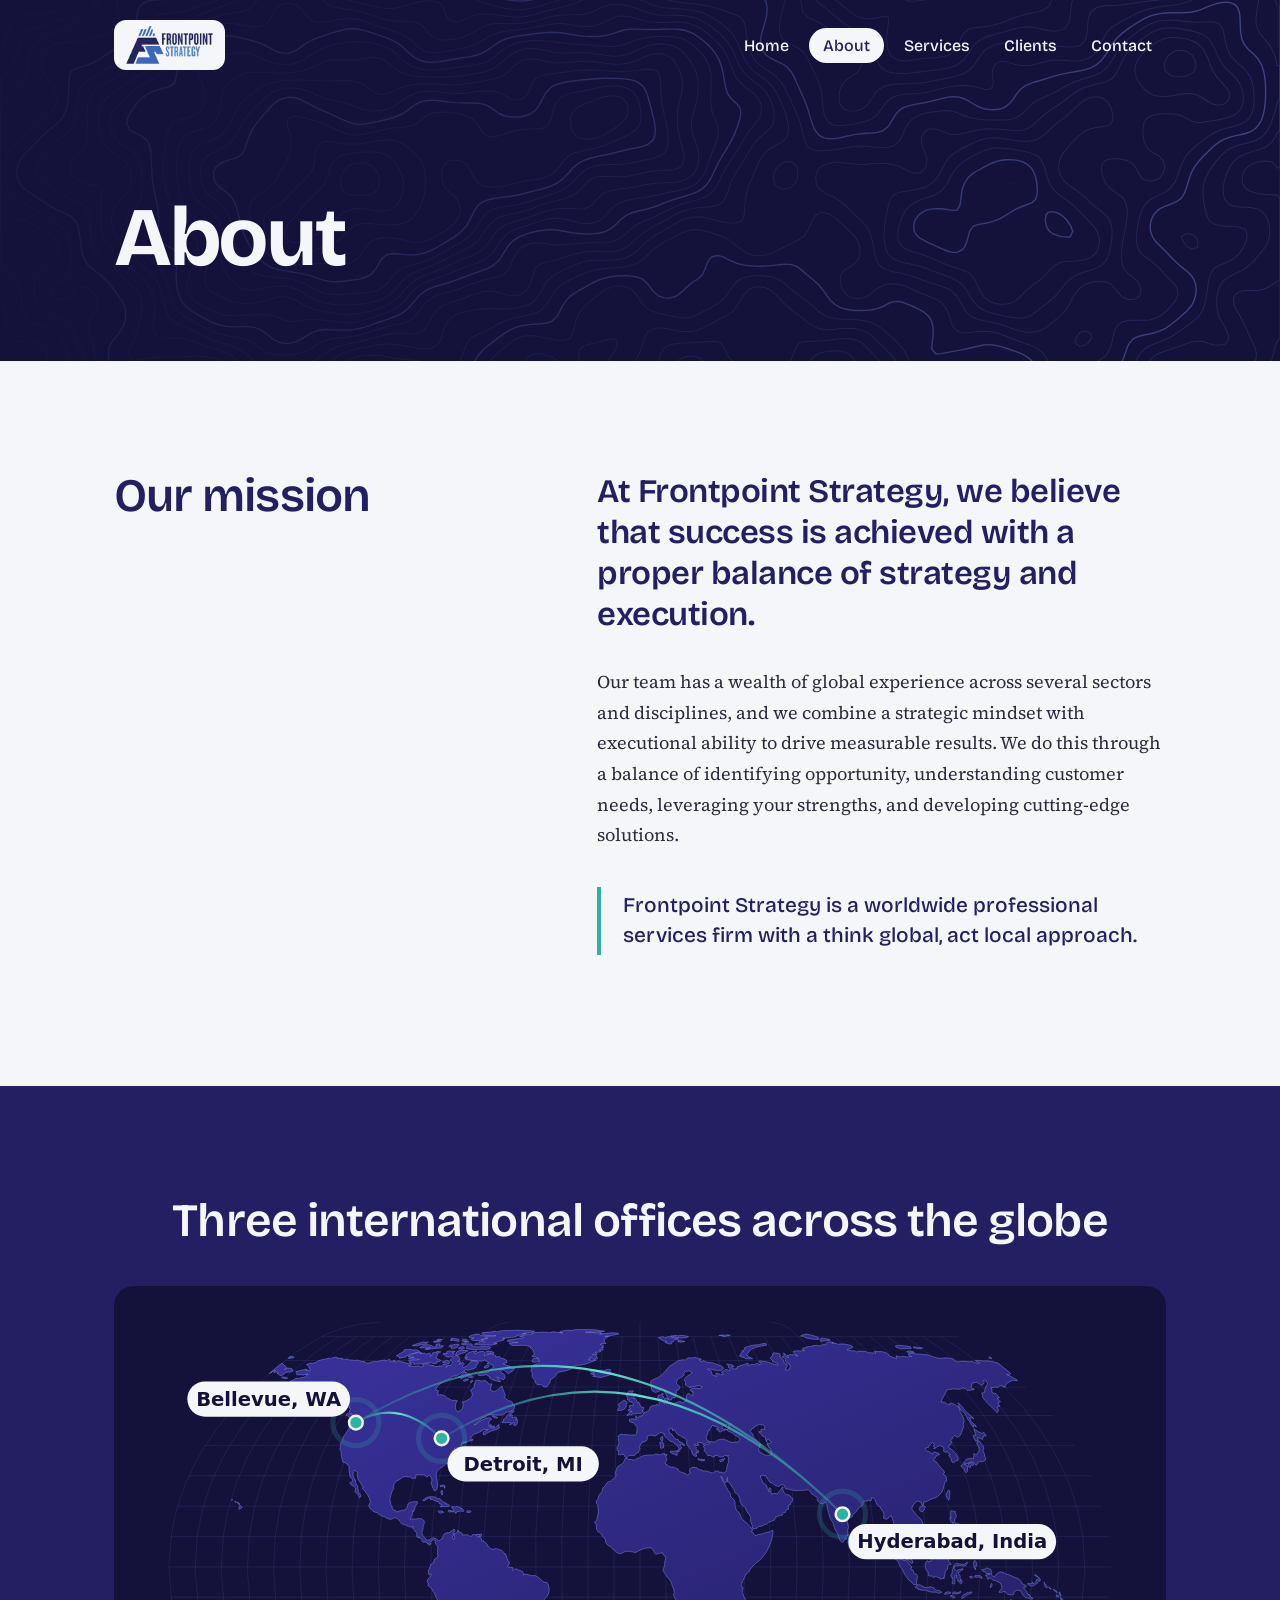
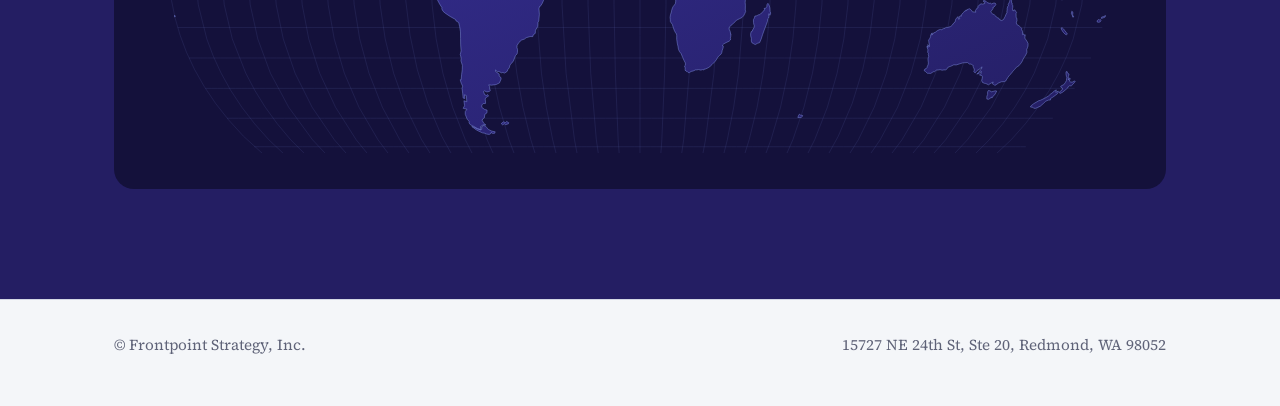
==== about/index.html @ c5552d05 "Add files via upload" ====
<!doctype html>
<html lang="en"><head><meta charset="utf-8"><meta name="viewport" content="width=device-width,initial-scale=1">
<title>About — Frontpoint Strategy</title><meta name="description" content="Frontpoint Strategy is a worldwide professional services firm with a think global, act local approach."><meta name="theme-color" content="#14113b">
<link rel="canonical" href="https://www.frontpointstrategy.com/about/">
<link rel="icon" href="../favicon.png" type="image/png"><link rel="apple-touch-icon" href="../favicon.png">
<meta property="og:site_name" content="Frontpoint Strategy"><meta property="og:title" content="About — Frontpoint Strategy"><meta property="og:type" content="website"><meta property="og:url" content="https://www.frontpointstrategy.com/about/"><meta property="og:description" content="Frontpoint Strategy is a worldwide professional services firm with a think global, act local approach."><meta property="og:image" content="https://www.frontpointstrategy.com/images/logo.png"><meta name="twitter:card" content="summary">
<link rel="preload" href="../fonts/bricolage.woff2" as="font" type="font/woff2" crossorigin><link rel="stylesheet" href="../css/style.css"></head>
<body><a class="skip" href="#main">Skip to content</a>
<header class="site-header on-dark"><div class="wrap"><a class="brand" href="../"><img src="../images/logo.png" alt="Frontpoint Strategy" width="250" height="109"></a><nav aria-label="Main"><a href="../">Home</a><a href="../about/" aria-current="page">About</a><a href="../services/">Services</a><a href="../clients/">Clients</a><a href="../contact/">Contact</a></nav></div></header>
<main id="main"><div class="hero page-hero ph-about"><div class="wrap"><h1>About</h1></div></div>
<section><div class="wrap split"><h2>Our mission</h2><div class="mission">
<p class="mission-lead">At Frontpoint Strategy, we believe that success is achieved with a proper balance of strategy and execution.</p>
<p>Our team has a wealth of global experience across several sectors and disciplines, and we combine a strategic mindset with executional ability to drive measurable results. We do this through a balance of identifying opportunity, understanding customer needs, leveraging your strengths, and developing cutting-edge solutions.</p>
<p class="callout">Frontpoint Strategy is a worldwide professional services firm with a think global, act local approach.</p></div></div></section>
<section class="band"><div class="wrap"><h2 class="center">Three international offices across the globe</h2><div class="map"><img src="../images/world-map.svg" alt="World map with offices in Bellevue, Washington; Detroit, Michigan; and Hyderabad, India" width="1000" height="440"></div></div></section></main>
<footer><div class="wrap"><p>&copy; Frontpoint Strategy, Inc.</p><p>15727 NE 24th St, Ste 20, Redmond, WA 98052</p></div></footer></body></html>
---- css/style.css ----
@font-face{font-family:"Bricolage";src:url(../fonts/bricolage.woff2) format("woff2");font-weight:200 800;font-display:swap}
@font-face{font-family:"Source Serif";src:url(../fonts/source-serif.woff2) format("woff2");font-weight:200 900;font-style:normal;font-display:swap}
@font-face{font-family:"Source Serif";src:url(../fonts/source-serif-italic.woff2) format("woff2");font-weight:200 900;font-style:italic;font-display:swap}
:root{--midnight:#14113b;--navy:#241e63;--glacier:#cfdcec;--snow:#f4f6f9;--teal:#2bb3a3;--teal-ink:#0d7d71;--ink:#2a2b3d;--muted:#5f6378;
--display:"Bricolage",system-ui,sans-serif;--text:"Source Serif",Georgia,serif;--pad:clamp(20px,5vw,64px)}
*{box-sizing:border-box}
html{-webkit-text-size-adjust:100%}
body{margin:0;background:var(--snow);color:var(--ink);font:1.125rem/1.7 var(--text)}
h1,h2,h3{font-family:var(--display);color:var(--navy);font-weight:600;line-height:1.08;letter-spacing:-.02em;margin:0}
h2{font-size:clamp(1.9rem,4vw,2.9rem)}
h3{font-size:1.35rem;letter-spacing:-.01em}
p{margin:0 0 1em;max-width:62ch}
a{color:var(--teal-ink);text-underline-offset:3px}
img{max-width:100%;height:auto;display:block}
:focus-visible{outline:3px solid var(--teal);outline-offset:3px;border-radius:2px}
.wrap{max-width:1180px;margin:0 auto;padding:0 var(--pad)}
.skip{position:absolute;left:-999px}.skip:focus{left:12px;top:12px;background:#fff;padding:8px 12px;z-index:9}
/* header */
.site-header{position:relative;z-index:3}
.site-header .wrap{display:flex;align-items:center;justify-content:space-between;gap:16px;flex-wrap:wrap;padding-top:20px;padding-bottom:20px}
.brand{display:flex;align-items:center;gap:12px;text-decoration:none;color:var(--navy);font:700 1.2rem var(--display);letter-spacing:-.01em}
.brand img{height:46px;width:auto}
nav{display:flex;gap:6px;flex-wrap:wrap}
nav a{font:500 1rem var(--display);color:var(--navy);text-decoration:none;padding:8px 14px;border-radius:99px}
nav a:hover{background:rgba(36,30,99,.08)}
nav a[aria-current="page"]{background:var(--navy);color:var(--snow)}
.on-dark .brand,.on-dark nav a{color:var(--snow)}
.on-dark nav a:hover{background:rgba(255,255,255,.12)}
.on-dark nav a[aria-current="page"]{background:var(--snow);color:var(--navy)}
.on-dark .brand img{background:var(--snow);padding:6px 12px;border-radius:12px;height:50px}
/* hero */
.hero{position:relative;background:var(--midnight);color:var(--snow);overflow:hidden;margin-top:-90px;padding-top:90px}
.hero::before{content:"";position:absolute;inset:0;background:url(../images/contours.svg) center/cover no-repeat}
.hero::after{content:"";position:absolute;inset:0;background:linear-gradient(90deg,rgba(20,17,59,.92) 0,rgba(20,17,59,.55) 55%,rgba(20,17,59,0) 100%)}
.hero .wrap{position:relative;z-index:2;padding-top:clamp(70px,14vw,170px);padding-bottom:clamp(80px,14vw,170px)}
.hero h1{color:var(--snow);font-size:clamp(3.4rem,11vw,8.5rem);font-weight:700;letter-spacing:-.045em;line-height:.92}
.hero p{font-size:clamp(1.15rem,2vw,1.4rem);color:var(--glacier);margin-top:28px;max-width:34ch}
.btn{display:inline-block;margin-top:12px;padding:15px 28px;border-radius:99px;background:var(--teal);color:var(--midnight);font:600 1.05rem var(--display);text-decoration:none;border:0;cursor:pointer}
.btn:hover{background:#4cc9ba}
/* sections */
section{padding:clamp(56px,9vw,110px) 0}
.split{display:grid;grid-template-columns:5fr 7fr;gap:clamp(28px,6vw,96px);align-items:start}
.rules{list-style:none;margin:0;padding:0;border-top:1px solid #c9cfdc}
.rules li{display:grid;grid-template-columns:minmax(0,17rem) 1fr;gap:24px;padding:26px 0;border-bottom:1px solid #c9cfdc}
.rules h3{margin:0}
.rules p{margin:0;color:var(--muted)}
.statement{font:600 clamp(1.7rem,3.6vw,2.7rem)/1.18 var(--display);letter-spacing:-.02em;color:var(--navy);max-width:24ch}
.band{background:var(--navy);color:var(--snow)}
.band h2{color:var(--snow)}
.band p{color:var(--glacier)}
.map{margin-top:40px;background:var(--midnight);border-radius:20px;padding:clamp(14px,3vw,36px)}
.map img{width:100%}
.wrap.page-title{padding-top:clamp(40px,7vw,90px);padding-bottom:0}
.page-title h1{font-size:clamp(2.6rem,7vw,5rem);letter-spacing:-.035em}
.lede{font-size:1.3rem;color:var(--muted);margin-top:18px}
/* logo wall: hidden until logos are added */
.logos{display:none}
.logos.has-logos{display:grid;grid-template-columns:repeat(auto-fill,minmax(150px,1fr));gap:28px 36px;align-items:center;margin-top:36px}
.logos img{max-height:56px;width:auto;margin:0 auto;filter:grayscale(1);opacity:.8}
/* contact */
form{max-width:560px}
.field{margin-top:20px}
label,.legend{display:block;font:600 1rem var(--display);color:var(--navy);margin-bottom:6px}
label span{color:var(--muted);font-weight:400}
input,textarea{width:100%;padding:13px 14px;border:1.5px solid #aab1c4;border-radius:10px;background:#fff;font:inherit;font-size:1.05rem;color:var(--ink)}
input:focus,textarea:focus{outline:3px solid var(--teal);outline-offset:1px;border-color:var(--teal-ink)}
.row{display:grid;grid-template-columns:1fr 1fr;gap:14px}
.hp{position:absolute;left:-9999px}
.status{margin-top:18px;padding:14px 16px;border-radius:10px;display:none}
.status.ok{display:block;background:#dff4ef;color:#0b5d54}
.status.err{display:block;background:#fde7e4;color:#8a2417}
address{font-style:normal;margin-top:36px}
.roles{list-style:none;padding:0;margin:24px 0 0;border-top:1px solid #c9cfdc}
.roles li{padding:13px 0;border-bottom:1px solid #c9cfdc;font:500 1.1rem var(--display);color:var(--navy)}
.mail{display:block;font:600 1.1rem var(--display)}
/* footer */
footer{border-top:1px solid #d3d8e4;padding:32px 0 48px;color:var(--muted);font-size:.95rem}
footer .wrap{display:flex;justify-content:space-between;gap:16px;flex-wrap:wrap}
footer p{margin:0}
@media(max-width:820px){.split{grid-template-columns:1fr}.rules li{grid-template-columns:1fr;gap:8px}.row{grid-template-columns:1fr}.hero::after{background:linear-gradient(180deg,rgba(20,17,59,.7),rgba(20,17,59,.35))}}
@media(prefers-reduced-motion:no-preference){.btn{transition:background .15s}nav a{transition:background .15s}}
.rules.plain li{display:block;padding:20px 0}
.rules.plain h3{font-size:1.6rem}
.split.even{grid-template-columns:1fr 1fr}@media(max-width:820px){.split.even{grid-template-columns:1fr}}
.offices{list-style:none;margin:28px 0 0;padding:0;display:flex;flex-wrap:wrap;gap:12px 40px;font:600 1.25rem var(--display);color:var(--snow)}
.hero-video{position:absolute;inset:0;overflow:hidden;container-type:size;opacity:0;pointer-events:none}
.hero-video.on{opacity:1}
.hero-video iframe{position:absolute;top:50%;left:50%;transform:translate(-50%,-50%);width:max(100cqw,177.78cqh);height:max(56.25cqw,100cqh);border:0}
#hero-toggle{position:absolute;right:var(--pad);bottom:20px;z-index:3;background:rgba(20,17,59,.7);color:var(--snow);border:1px solid rgba(255,255,255,.35);border-radius:99px;padding:8px 16px;font:500 .9rem var(--display);cursor:pointer}
#hero-toggle:hover{background:rgba(20,17,59,.95)}
@media(prefers-reduced-motion:no-preference){.hero-video{transition:opacity 1.2s ease}}

.page-hero .wrap{padding-top:clamp(56px,9vw,110px);padding-bottom:clamp(44px,7vw,84px)}
.page-hero h1{color:var(--snow);font-size:clamp(2.8rem,7vw,5.2rem);font-weight:700;letter-spacing:-.04em}
.page-hero::after{background:linear-gradient(90deg,rgba(20,17,59,.85) 0,rgba(20,17,59,.3) 70%,rgba(20,17,59,.1) 100%)}
.ph-about::before{background-image:url(../images/contours-about.svg)}
.ph-services::before{background-image:url(../images/contours-services.svg)}
.ph-clients::before{background-image:url(../images/contours-clients.svg)}
.ph-contact::before{background-image:url(../images/contours-contact.svg)}
.center{text-align:center;margin-left:auto;margin-right:auto}
.mission-lead{font:600 clamp(1.5rem,2.6vw,2.05rem)/1.25 var(--display);letter-spacing:-.015em;color:var(--navy);max-width:30ch}
.mission p{max-width:60ch}
.callout{border-left:4px solid var(--teal);padding:4px 0 4px 22px;margin-top:36px;font:500 1.3rem/1.45 var(--display);color:var(--navy)}
.tint{background:#e8edf4}
.svc-grid{display:grid;grid-template-columns:1fr 1fr;gap:clamp(20px,3vw,40px)}
.svc-grid article{border-top:3px solid var(--navy);padding:22px 0 40px;min-height:220px}
.svc-grid h2{font-size:clamp(1.8rem,3.4vw,2.6rem)}
@media(max-width:820px){.svc-grid{grid-template-columns:1fr}.svc-grid article{min-height:0}}
@media(max-width:820px){.site-header{background:var(--midnight)}.site-header .wrap{padding-top:14px;padding-bottom:10px}.hero{margin-top:0;padding-top:0}.on-dark .brand img{height:46px}}

.client-grid{list-style:none;margin:0;padding:0;display:grid;grid-template-columns:repeat(auto-fill,minmax(230px,1fr));gap:20px}
.client-grid li{background:#fff;border-radius:16px;height:150px;display:flex;align-items:center;justify-content:center;padding:26px 30px;box-shadow:0 0 0 1px #dfe4ee}
.client-grid img{max-height:70px;max-width:100%;width:auto;height:auto}

.client-grid{grid-template-columns:repeat(3,1fr)}
.client-grid .sq img{max-height:104px}
@media(max-width:820px){.client-grid{grid-template-columns:repeat(2,1fr);gap:14px}.client-grid li{height:120px;padding:18px}.client-grid img{max-height:56px}.client-grid .sq img{max-height:84px}}

.cats{list-style:none;margin:0;padding:0;display:grid;grid-template-columns:repeat(4,1fr);gap:20px}
.cat{position:relative;background:#fff;border-radius:18px;padding:34px clamp(22px,2vw,30px) 30px;box-shadow:0 1px 0 #d7dce8,0 18px 40px -26px rgba(20,17,59,.35);overflow:hidden}
.cat::before{content:"";position:absolute;left:0;right:0;top:0;height:6px;background:var(--teal)}
.cat h2{font-size:clamp(1.7rem,2.2vw,2.1rem);margin:20px 0 18px}
.cat-ic{width:52px;height:52px;fill:none;stroke:var(--teal-ink);stroke-width:2.4;stroke-linecap:round;stroke-linejoin:round;padding:11px;box-sizing:content-box;border-radius:50%;background:#e3f4f1}
.caps{list-style:none;margin:0;padding:0}
.caps li{position:relative;padding:9px 0 9px 20px;font:500 1.05rem/1.35 var(--display);color:var(--ink);border-top:1px solid #e4e8f0}
.caps li::before{content:"";position:absolute;left:0;top:1.2em;width:10px;height:2px;background:var(--teal)}
@media(max-width:1100px){.cats{grid-template-columns:repeat(2,1fr)}}
@media(max-width:620px){.cats{grid-template-columns:1fr}}
.logo-wall{list-style:none;margin:40px 0 0;padding:0;display:flex;flex-wrap:wrap;justify-content:center;gap:16px}
.logo-wall li{flex:0 0 calc((100% - 48px)/4);background:#fff;border-radius:14px;height:112px;display:flex;align-items:center;justify-content:center;padding:18px 24px}
.logo-wall img{max-height:46px;max-width:100%;width:auto;height:auto}
.logo-wall .sq img{max-height:68px}
@media(max-width:900px){.logo-wall li{flex-basis:calc((100% - 32px)/3)}}
@media(max-width:560px){.logo-wall{gap:12px}.logo-wall li{flex-basis:calc((100% - 12px)/2);height:92px;padding:14px 16px}.logo-wall img{max-height:38px}.logo-wall .sq img{max-height:56px}}
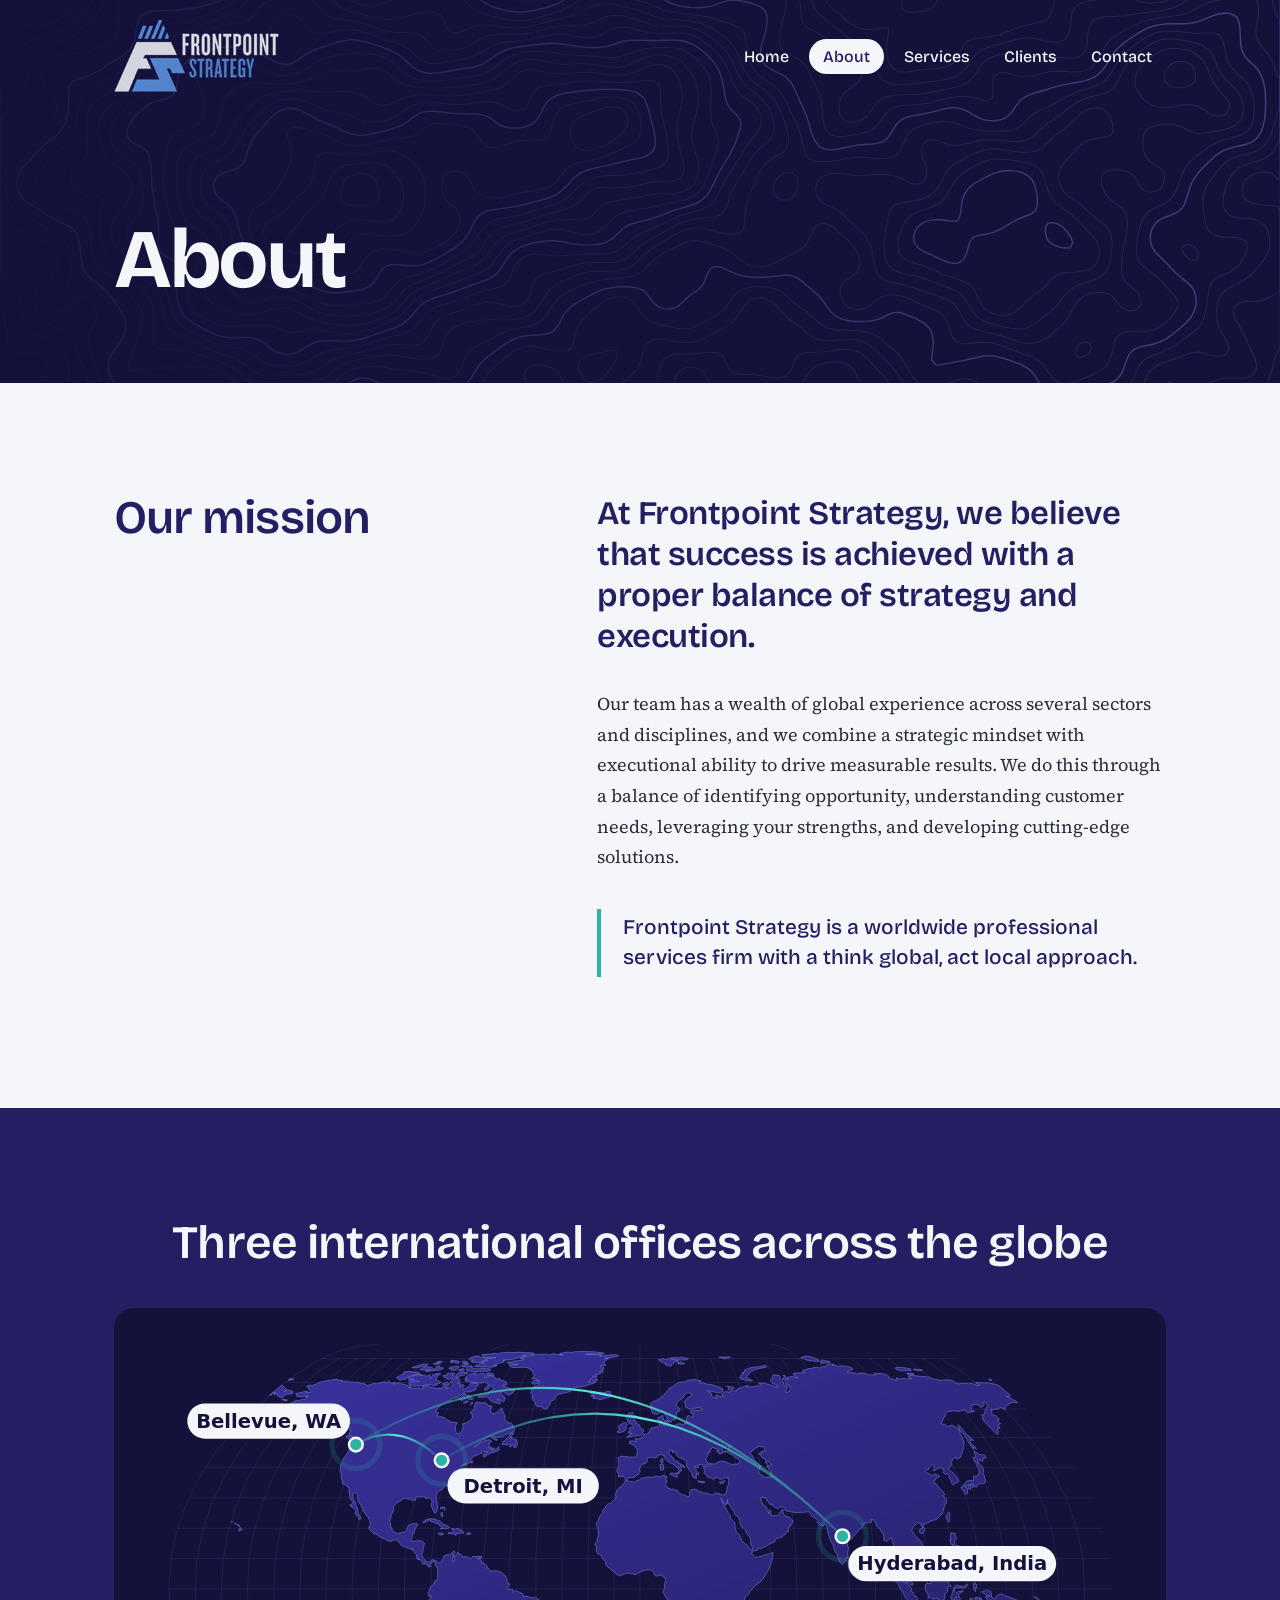
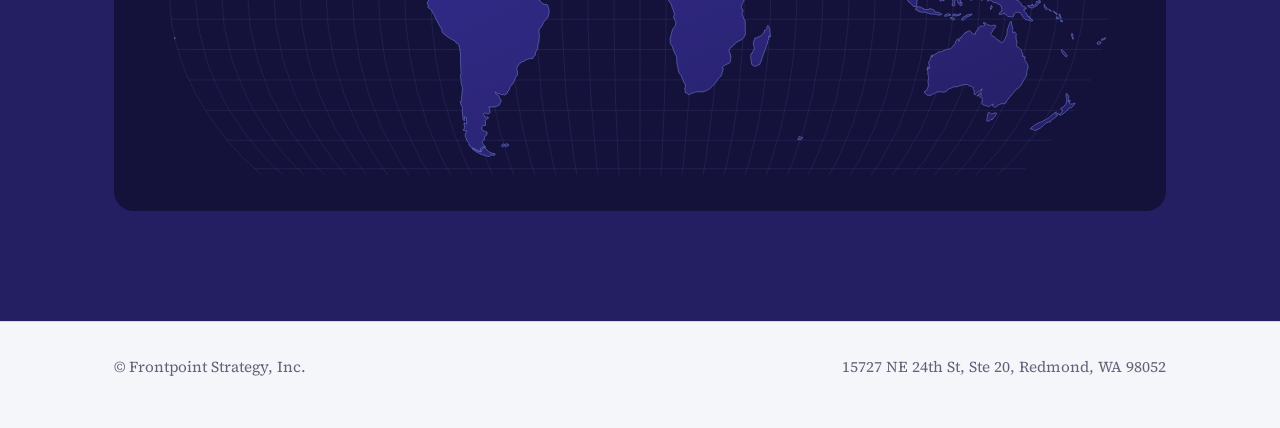
==== commit 9245de2b: "Add files via upload" ====
--- a/about/index.html
+++ b/about/index.html
@@ -1,16 +1,16 @@
 <!doctype html>
 <html lang="en"><head><meta charset="utf-8"><meta name="viewport" content="width=device-width,initial-scale=1">
-<title>About — Frontpoint Strategy</title><meta name="description" content="Frontpoint Strategy is a worldwide professional services firm with a think global, act local approach."><meta name="theme-color" content="#14113b">
+<title>About — Frontpoint Strategy</title><meta name="description" content="Frontpoint Strategy is a worldwide professional services firm with a think global, act local approach."><meta name="theme-color" content="#14113b"><script>document.documentElement.classList.add("js")</script>
 <link rel="canonical" href="https://www.frontpointstrategy.com/about/">
 <link rel="icon" href="../favicon.png" type="image/png"><link rel="apple-touch-icon" href="../favicon.png">
 <meta property="og:site_name" content="Frontpoint Strategy"><meta property="og:title" content="About — Frontpoint Strategy"><meta property="og:type" content="website"><meta property="og:url" content="https://www.frontpointstrategy.com/about/"><meta property="og:description" content="Frontpoint Strategy is a worldwide professional services firm with a think global, act local approach."><meta property="og:image" content="https://www.frontpointstrategy.com/images/logo.png"><meta name="twitter:card" content="summary">
 <link rel="preload" href="../fonts/bricolage.woff2" as="font" type="font/woff2" crossorigin><link rel="stylesheet" href="../css/style.css"></head>
 <body><a class="skip" href="#main">Skip to content</a>
-<header class="site-header on-dark"><div class="wrap"><a class="brand" href="../"><img src="../images/logo.png" alt="Frontpoint Strategy" width="250" height="109"></a><nav aria-label="Main"><a href="../">Home</a><a href="../about/" aria-current="page">About</a><a href="../services/">Services</a><a href="../clients/">Clients</a><a href="../contact/">Contact</a></nav></div></header>
+<header class="site-header on-dark"><div class="wrap"><a class="brand" href="../"><img src="../images/logo-light.png" alt="Frontpoint Strategy" width="250" height="109"></a><button class="nav-toggle" type="button" aria-expanded="false" aria-controls="site-nav" aria-label="Open menu"><span></span><span></span><span></span></button><nav id="site-nav" aria-label="Main"><a href="../">Home</a><a href="../about/" aria-current="page">About</a><a href="../services/">Services</a><a href="../clients/">Clients</a><a href="../contact/">Contact</a></nav><div class="nav-scrim"></div></div></header>
 <main id="main"><div class="hero page-hero ph-about"><div class="wrap"><h1>About</h1></div></div>
 <section><div class="wrap split"><h2>Our mission</h2><div class="mission">
 <p class="mission-lead">At Frontpoint Strategy, we believe that success is achieved with a proper balance of strategy and execution.</p>
 <p>Our team has a wealth of global experience across several sectors and disciplines, and we combine a strategic mindset with executional ability to drive measurable results. We do this through a balance of identifying opportunity, understanding customer needs, leveraging your strengths, and developing cutting-edge solutions.</p>
 <p class="callout">Frontpoint Strategy is a worldwide professional services firm with a think global, act local approach.</p></div></div></section>
 <section class="band"><div class="wrap"><h2 class="center">Three international offices across the globe</h2><div class="map"><img src="../images/world-map.svg" alt="World map with offices in Bellevue, Washington; Detroit, Michigan; and Hyderabad, India" width="1000" height="440"></div></div></section></main>
-<footer><div class="wrap"><p>&copy; Frontpoint Strategy, Inc.</p><p>15727 NE 24th St, Ste 20, Redmond, WA 98052</p></div></footer></body></html>+<footer><div class="wrap"><p>&copy; Frontpoint Strategy, Inc.</p><p>15727 NE 24th St, Ste 20, Redmond, WA 98052</p></div></footer><script src="../js/nav.js" defer></script></body></html>
--- a/css/style.css
+++ b/css/style.css
@@ -27,9 +27,9 @@
 .on-dark .brand,.on-dark nav a{color:var(--snow)}
 .on-dark nav a:hover{background:rgba(255,255,255,.12)}
 .on-dark nav a[aria-current="page"]{background:var(--snow);color:var(--navy)}
-.on-dark .brand img{background:var(--snow);padding:6px 12px;border-radius:12px;height:50px}
+.on-dark .brand img{height:72px;width:auto}
 /* hero */
-.hero{position:relative;background:var(--midnight);color:var(--snow);overflow:hidden;margin-top:-90px;padding-top:90px}
+.hero{position:relative;background:var(--midnight);color:var(--snow);overflow:hidden;margin-top:-112px;padding-top:112px}
 .hero::before{content:"";position:absolute;inset:0;background:url(../images/contours.svg) center/cover no-repeat}
 .hero::after{content:"";position:absolute;inset:0;background:linear-gradient(90deg,rgba(20,17,59,.92) 0,rgba(20,17,59,.55) 55%,rgba(20,17,59,0) 100%)}
 .hero .wrap{position:relative;z-index:2;padding-top:clamp(70px,14vw,170px);padding-bottom:clamp(80px,14vw,170px)}
@@ -106,7 +106,7 @@
 .svc-grid article{border-top:3px solid var(--navy);padding:22px 0 40px;min-height:220px}
 .svc-grid h2{font-size:clamp(1.8rem,3.4vw,2.6rem)}
 @media(max-width:820px){.svc-grid{grid-template-columns:1fr}.svc-grid article{min-height:0}}
-@media(max-width:820px){.site-header{background:var(--midnight)}.site-header .wrap{padding-top:14px;padding-bottom:10px}.hero{margin-top:0;padding-top:0}.on-dark .brand img{height:46px}}
+@media(max-width:820px){.site-header{background:var(--midnight)}.site-header .wrap{padding-top:14px;padding-bottom:10px}.hero{margin-top:0;padding-top:0}.on-dark .brand img{height:56px}}
 
 .client-grid{list-style:none;margin:0;padding:0;display:grid;grid-template-columns:repeat(auto-fill,minmax(230px,1fr));gap:20px}
 .client-grid li{background:#fff;border-radius:16px;height:150px;display:flex;align-items:center;justify-content:center;padding:26px 30px;box-shadow:0 0 0 1px #dfe4ee}
@@ -132,3 +132,26 @@
 .logo-wall .sq img{max-height:68px}
 @media(max-width:900px){.logo-wall li{flex-basis:calc((100% - 32px)/3)}}
 @media(max-width:560px){.logo-wall{gap:12px}.logo-wall li{flex-basis:calc((100% - 12px)/2);height:92px;padding:14px 16px}.logo-wall img{max-height:38px}.logo-wall .sq img{max-height:56px}}
+.wall-title{max-width:30ch;text-wrap:balance}
+.wall-title.second{margin-top:72px}
+
+/* mobile menu */
+.nav-toggle,.nav-scrim{display:none}
+@media(max-width:820px){
+  .js .site-header .wrap{flex-wrap:nowrap}
+  .js .nav-toggle{display:flex;flex-direction:column;justify-content:center;align-items:center;gap:6px;width:48px;height:48px;margin-right:-8px;padding:0;background:none;border:0;border-radius:10px;cursor:pointer;position:relative;z-index:22}
+  .js .nav-toggle span{display:block;width:28px;height:2px;border-radius:2px;background:var(--snow);transition:transform .25s,opacity .2s}
+  .js .nav-toggle:focus-visible{outline:2px solid var(--teal);outline-offset:2px}
+  .js.nav-open .nav-toggle span:nth-child(1){transform:translateY(8px) rotate(45deg)}
+  .js.nav-open .nav-toggle span:nth-child(2){opacity:0}
+  .js.nav-open .nav-toggle span:nth-child(3){transform:translateY(-8px) rotate(-45deg)}
+  .js nav{position:fixed;top:0;right:0;bottom:0;width:min(82vw,340px);z-index:21;flex-direction:column;flex-wrap:nowrap;gap:2px;padding:104px 32px 32px;background:var(--midnight);border-left:1px solid rgba(207,220,236,.14);box-shadow:-24px 0 48px rgba(0,0,0,.35);transform:translateX(100%);visibility:hidden;transition:transform .3s ease,visibility 0s .3s}
+  .js.nav-open nav{transform:none;visibility:visible;transition:transform .3s ease}
+  .js nav a{font-size:1.45rem;padding:14px 0;border-radius:0;background:none;border-bottom:1px solid rgba(207,220,236,.12)}
+  .js.on-dark nav a:hover,.js .on-dark nav a:hover{background:none;color:var(--teal)}
+  .js .on-dark nav a[aria-current="page"]{background:none;color:var(--teal)}
+  .js .nav-scrim{display:block;position:fixed;inset:0;z-index:20;background:rgba(10,8,40,.55);opacity:0;visibility:hidden;transition:opacity .3s,visibility 0s .3s}
+  .js.nav-open .nav-scrim{opacity:1;visibility:visible;transition:opacity .3s}
+  .js.nav-open{overflow:hidden}
+}
+@media(prefers-reduced-motion:reduce){.js nav,.js .nav-scrim,.js .nav-toggle span{transition:none!important}}
